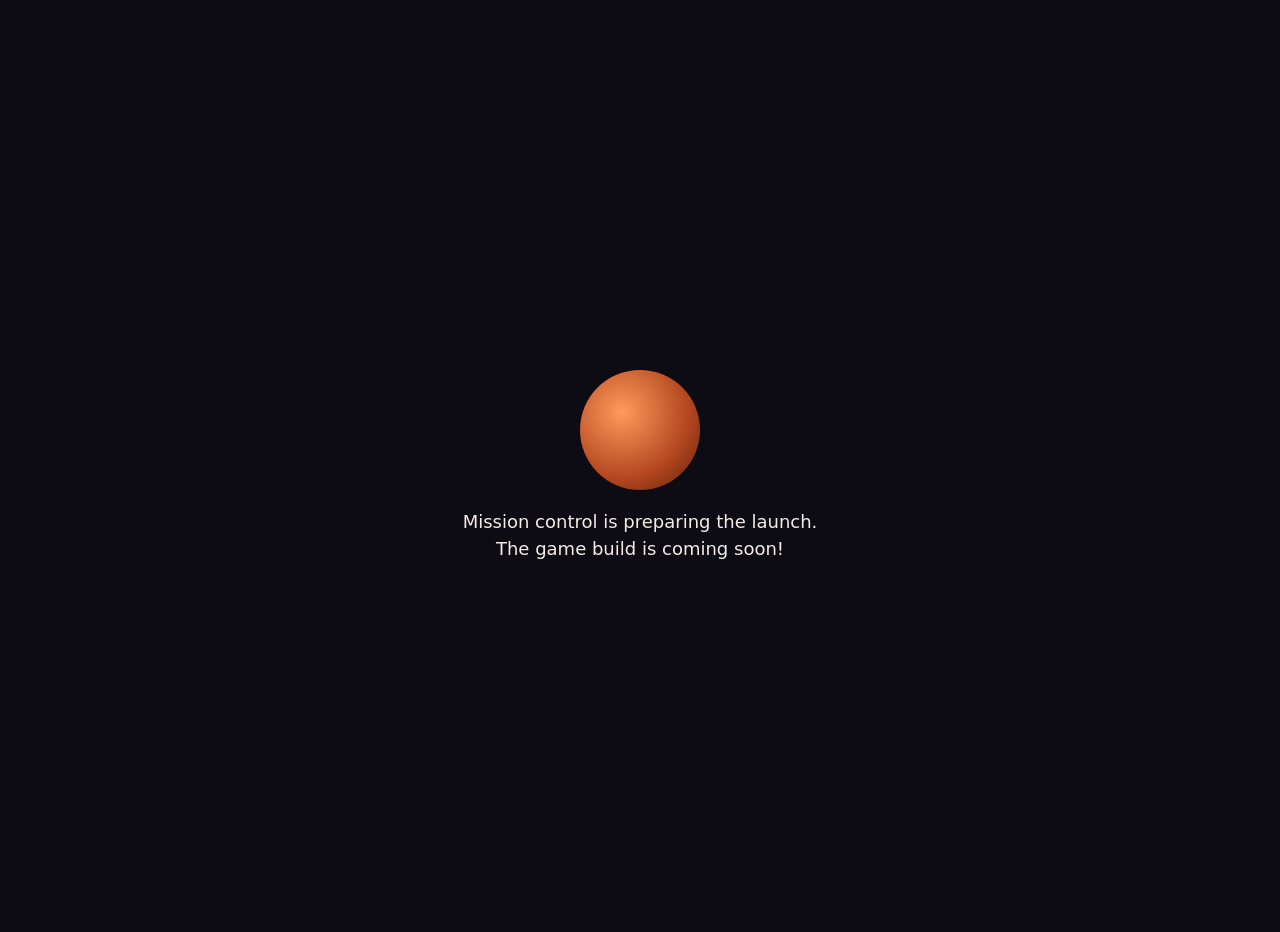
==== web/play/index.html @ 56569e83 "[skeleton] Backend, data pipeline, Unity C# skeleton, landing, Pages deploy - backend/: FastAPI with" ====
<!doctype html>
<html lang="en">
<head>
  <meta charset="utf-8">
  <meta name="viewport" content="width=device-width, initial-scale=1">
  <title>Mission Trainer — build coming soon</title>
  <!-- Placeholder. Arystan's Unity WebGL build replaces this whole folder. -->
  <style>
    html, body { margin: 0; height: 100%; background: #0d0b14; color: #f3ede6;
      font: 18px/1.5 system-ui, -apple-system, "Segoe UI", Roboto, sans-serif; }
    .c { height: 100%; display: grid; place-items: center; text-align: center; padding: 16px; }
    .p { width: 120px; height: 120px; border-radius: 50%; margin: 0 auto 18px;
      background: radial-gradient(circle at 35% 35%, #ff9a5c, #b4471f 60%, #5a1f0c); }
  </style>
</head>
<body>
  <div class="c"><div><div class="p"></div>Mission control is preparing the launch.<br>The game build is coming soon!</div></div>
</body>
</html>
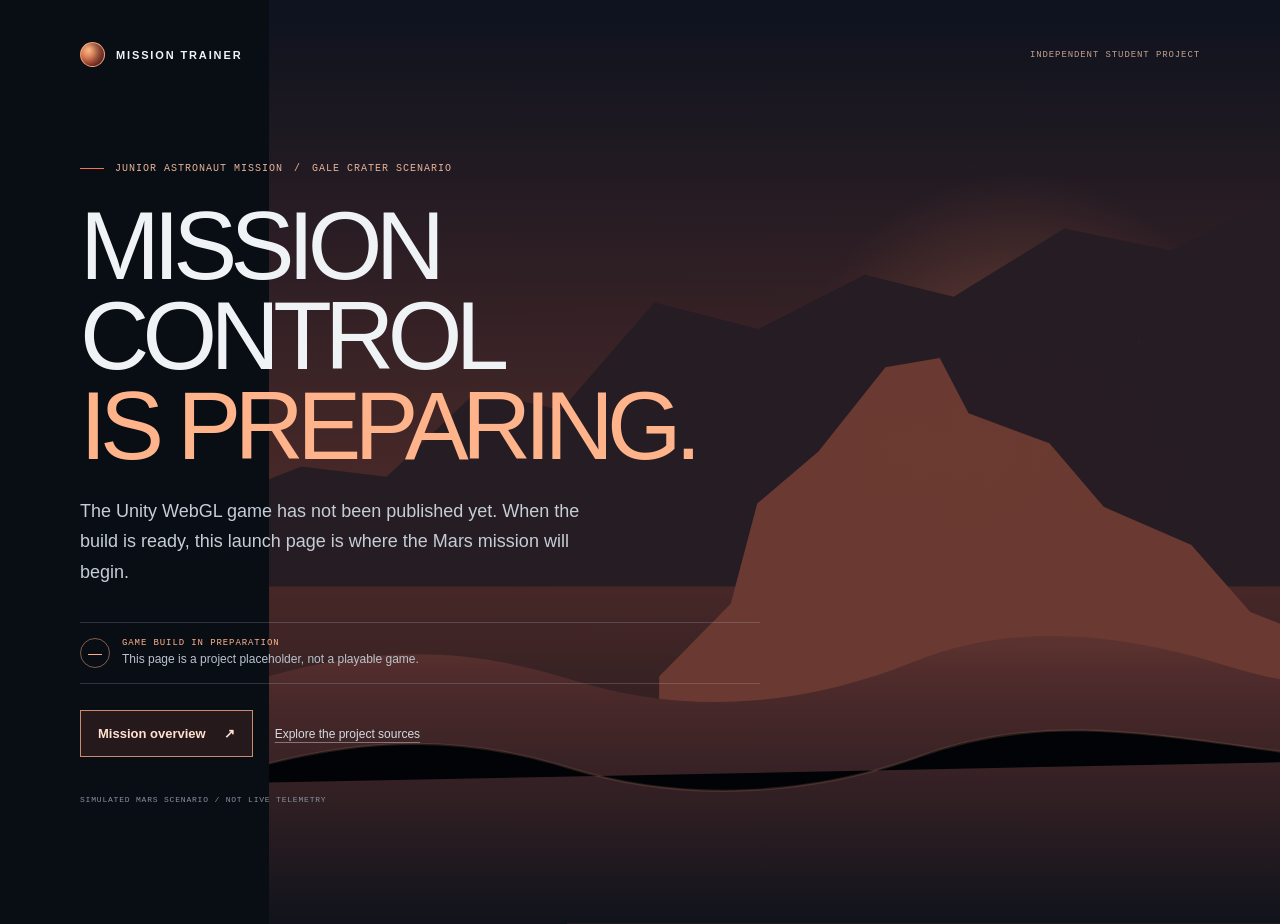
==== commit 82899715: "небольшие изменения" ====
--- a/web/play/index.html
+++ b/web/play/index.html
@@ -3,17 +3,399 @@
 <head>
   <meta charset="utf-8">
   <meta name="viewport" content="width=device-width, initial-scale=1">
-  <title>Mission Trainer — build coming soon</title>
-  <!-- Placeholder. Arystan's Unity WebGL build replaces this whole folder. -->
+  <meta name="theme-color" content="#090d14">
+  <meta name="description" content="Mission Trainer's Mars mission game is in preparation. Visit the mission overview for project details.">
+  <title>Mission Trainer — Game build in preparation</title>
   <style>
-    html, body { margin: 0; height: 100%; background: #0d0b14; color: #f3ede6;
-      font: 18px/1.5 system-ui, -apple-system, "Segoe UI", Roboto, sans-serif; }
-    .c { height: 100%; display: grid; place-items: center; text-align: center; padding: 16px; }
-    .p { width: 120px; height: 120px; border-radius: 50%; margin: 0 auto 18px;
-      background: radial-gradient(circle at 35% 35%, #ff9a5c, #b4471f 60%, #5a1f0c); }
+    :root {
+      color-scheme: dark;
+      --space: #090d14;
+      --panel: #101822;
+      --text: #f0f3f6;
+      --muted: #bac3ce;
+      --dim: #8793a1;
+      --orange: #f2764d;
+      --peach: #ffb38b;
+      --line: rgba(192, 207, 224, 0.2);
+      font-family: "Segoe UI Variable Text", "Segoe UI", Inter, Arial, sans-serif;
+    }
+
+    * { box-sizing: border-box; }
+
+    html, body { min-width: 0; min-height: 100%; margin: 0; }
+
+    body {
+      min-height: 100vh;
+      min-height: 100svh;
+      overflow-x: hidden;
+      background:
+        radial-gradient(ellipse at 70% 48%, rgba(116, 56, 43, 0.19), transparent 42%),
+        var(--space);
+      color: var(--text);
+      -webkit-font-smoothing: antialiased;
+    }
+
+    a { color: inherit; }
+
+    a:focus-visible {
+      outline: 2px solid #ffd166;
+      outline-offset: 5px;
+    }
+
+    .page {
+      position: relative;
+      display: grid;
+      min-height: 100vh;
+      min-height: 100svh;
+      align-items: center;
+      isolation: isolate;
+      overflow: hidden;
+      padding: clamp(24px, 6vw, 82px);
+    }
+
+    .page::before {
+      position: absolute;
+      z-index: -1;
+      inset: 0;
+      background:
+        linear-gradient(90deg, rgba(9, 13, 20, 0.99) 0%, rgba(9, 13, 20, 0.89) 42%, rgba(9, 13, 20, 0.36) 100%),
+        linear-gradient(0deg, var(--space), transparent 34%, rgba(9, 13, 20, 0.28));
+      content: "";
+      pointer-events: none;
+    }
+
+    .stars {
+      position: absolute;
+      z-index: -2;
+      inset: 0;
+      opacity: 0.38;
+      background-image:
+        radial-gradient(1px 1px at 15% 23%, #f5d7c6 99%, transparent),
+        radial-gradient(1px 1px at 41% 14%, #f5d7c6 99%, transparent),
+        radial-gradient(1px 1px at 76% 18%, #f5d7c6 99%, transparent),
+        radial-gradient(1px 1px at 89% 37%, #f5d7c6 99%, transparent),
+        radial-gradient(1px 1px at 59% 68%, #f5d7c6 99%, transparent),
+        radial-gradient(1px 1px at 28% 78%, #f5d7c6 99%, transparent);
+      pointer-events: none;
+    }
+
+    .landscape {
+      position: absolute;
+      z-index: -1;
+      top: 0;
+      right: 0;
+      width: min(79%, 1120px);
+      height: 100%;
+      opacity: 0.86;
+      pointer-events: none;
+    }
+
+    .landscape svg { display: block; width: 100%; height: 100%; }
+
+    .shell {
+      width: min(1120px, 100%);
+      margin-inline: auto;
+    }
+
+    .masthead {
+      position: absolute;
+      top: clamp(22px, 4vw, 42px);
+      right: clamp(24px, 6vw, 82px);
+      left: clamp(24px, 6vw, 82px);
+      display: flex;
+      align-items: center;
+      justify-content: space-between;
+      gap: 20px;
+      max-width: 1120px;
+      margin-inline: auto;
+    }
+
+    .brand {
+      display: inline-flex;
+      align-items: center;
+      gap: 11px;
+      color: var(--text);
+      font-size: 11px;
+      font-weight: 700;
+      letter-spacing: 0.17em;
+      text-decoration: none;
+      white-space: nowrap;
+    }
+
+    .brand-mark {
+      width: 25px;
+      height: 25px;
+      border: 1px solid rgba(255, 179, 139, 0.75);
+      border-radius: 50%;
+      background: radial-gradient(circle at 35% 30%, #ffbd87, #c65337 66%, #4f2730);
+      box-shadow: inset -6px -2px 8px rgba(5, 8, 13, 0.5);
+    }
+
+    .masthead-note,
+    .eyebrow,
+    .status-label,
+    .scenario-note {
+      font-family: "Cascadia Code", "SFMono-Regular", Consolas, monospace;
+      letter-spacing: 0.1em;
+      text-transform: uppercase;
+    }
+
+    .masthead-note {
+      color: #c3a18d;
+      font-size: 9px;
+      text-align: right;
+    }
+
+    .content {
+      max-width: 680px;
+      padding-block: 84px 40px;
+    }
+
+    .eyebrow {
+      display: flex;
+      align-items: center;
+      gap: 11px;
+      margin: 0 0 24px;
+      color: #e6b397;
+      font-size: 10px;
+      line-height: 1.6;
+    }
+
+    .eyebrow::before {
+      width: 24px;
+      border-top: 1px solid var(--orange);
+      content: "";
+    }
+
+    h1 {
+      max-width: 660px;
+      margin: 0;
+      font-family: "Bahnschrift SemiCondensed", "Arial Narrow", "Segoe UI", sans-serif;
+      font-size: clamp(48px, 8vw, 96px);
+      font-weight: 400;
+      letter-spacing: -0.07em;
+      line-height: 0.94;
+      text-transform: uppercase;
+    }
+
+    h1 span { color: var(--peach); }
+
+    .intro {
+      max-width: 505px;
+      margin: 24px 0 0;
+      color: #c5cdd6;
+      font-size: clamp(15px, 1.8vw, 18px);
+      line-height: 1.7;
+    }
+
+    .build-status {
+      display: flex;
+      align-items: center;
+      gap: 12px;
+      margin-top: 35px;
+      padding: 15px 0;
+      border-top: 1px solid var(--line);
+      border-bottom: 1px solid var(--line);
+    }
+
+    .status-mark {
+      display: grid;
+      width: 30px;
+      height: 30px;
+      flex: 0 0 auto;
+      place-items: center;
+      border: 1px solid rgba(255, 179, 139, 0.48);
+      border-radius: 50%;
+      color: var(--peach);
+      font-size: 14px;
+    }
+
+    .status-copy { display: grid; gap: 2px; }
+
+    .status-label {
+      color: var(--peach);
+      font-size: 9px;
+    }
+
+    .status-description {
+      color: var(--muted);
+      font-size: 12px;
+      line-height: 1.5;
+    }
+
+    .actions {
+      display: flex;
+      flex-wrap: wrap;
+      align-items: center;
+      gap: 22px;
+      margin-top: 26px;
+    }
+
+    .primary-link {
+      display: inline-flex;
+      min-height: 47px;
+      align-items: center;
+      justify-content: center;
+      gap: 18px;
+      padding: 0 17px;
+      border: 1px solid rgba(255, 179, 139, 0.75);
+      background: rgba(242, 118, 77, 0.12);
+      color: #ffe1d1;
+      font-size: 13px;
+      font-weight: 600;
+      text-decoration: none;
+      transition: background 160ms ease, border-color 160ms ease;
+    }
+
+    .primary-link:hover {
+      border-color: var(--peach);
+      background: rgba(242, 118, 77, 0.22);
+    }
+
+    .secondary-link {
+      color: #d3dbe3;
+      font-size: 12px;
+      text-decoration-color: rgba(211, 219, 227, 0.45);
+      text-underline-offset: 4px;
+    }
+
+    .scenario-note {
+      margin: 36px 0 0;
+      color: var(--dim);
+      font-size: 8px;
+      line-height: 1.7;
+    }
+
+    @media (max-width: 620px) {
+      .page {
+        min-height: max(680px, 100svh);
+        align-items: end;
+        padding: 30px 24px 68px;
+      }
+
+      .page::before {
+        background:
+          linear-gradient(90deg, rgba(9, 13, 20, 0.83), rgba(9, 13, 20, 0.5)),
+          linear-gradient(0deg, var(--space) 9%, rgba(9, 13, 20, 0.78) 50%, rgba(9, 13, 20, 0.14));
+      }
+
+      .landscape {
+        top: 0;
+        right: -37%;
+        width: 145%;
+        height: 72%;
+        opacity: 0.78;
+      }
+
+      .masthead {
+        top: 21px;
+        right: 22px;
+        left: 22px;
+      }
+
+      .brand { font-size: 9px; }
+      .brand-mark { width: 22px; height: 22px; }
+      .masthead-note { max-width: 145px; font-size: 7px; line-height: 1.6; }
+
+      .content {
+        padding-block: 245px 0;
+      }
+
+      .eyebrow {
+        max-width: 310px;
+        font-size: 8px;
+      }
+
+      h1 { font-size: clamp(47px, 13vw, 72px); }
+      .intro { margin-top: 17px; font-size: 14px; }
+      .build-status { margin-top: 25px; }
+      .actions { gap: 16px; }
+      .primary-link { min-height: 45px; font-size: 12px; }
+      .secondary-link { font-size: 11px; }
+      .scenario-note { margin-top: 24px; }
+    }
+
+    @media (max-width: 360px) {
+      .page { padding-inline: 19px; }
+      .masthead { right: 18px; left: 18px; }
+      .masthead-note { max-width: 115px; }
+      .actions { gap: 12px; }
+      .primary-link { gap: 10px; padding-inline: 12px; }
+    }
+
+    @media (prefers-reduced-motion: reduce) {
+      *, *::before, *::after {
+        scroll-behavior: auto !important;
+        animation-duration: 0.01ms !important;
+        animation-iteration-count: 1 !important;
+        transition-duration: 0.01ms !important;
+      }
+    }
   </style>
 </head>
 <body>
-  <div class="c"><div><div class="p"></div>Mission control is preparing the launch.<br>The game build is coming soon!</div></div>
+  <main class="page">
+    <div class="stars" aria-hidden="true"></div>
+    <div class="landscape" aria-hidden="true">
+      <svg viewBox="0 0 1000 800" preserveAspectRatio="xMidYMid slice" xmlns="http://www.w3.org/2000/svg">
+        <defs>
+          <linearGradient id="sky" x1="500" y1="0" x2="500" y2="800" gradientUnits="userSpaceOnUse">
+            <stop stop-color="#111725"/>
+            <stop offset=".58" stop-color="#733b35"/>
+            <stop offset="1" stop-color="#19171d"/>
+          </linearGradient>
+          <linearGradient id="ground" x1="500" y1="420" x2="500" y2="800" gradientUnits="userSpaceOnUse">
+            <stop stop-color="#d07654"/>
+            <stop offset=".45" stop-color="#713a37"/>
+            <stop offset="1" stop-color="#161820"/>
+          </linearGradient>
+          <radialGradient id="sun" cx="0" cy="0" r="1" gradientTransform="matrix(0 190 -190 0 710 340)" gradientUnits="userSpaceOnUse">
+            <stop stop-color="#ffc18b" stop-opacity=".85"/>
+            <stop offset=".38" stop-color="#ee8b62" stop-opacity=".3"/>
+            <stop offset="1" stop-color="#e67352" stop-opacity="0"/>
+          </radialGradient>
+        </defs>
+        <path fill="url(#sky)" d="M0 0h1000v800H0z"/>
+        <circle cx="710" cy="340" r="190" fill="url(#sun)"/>
+        <circle cx="710" cy="340" r="75" fill="#f3ae7b" fill-opacity=".72"/>
+        <path d="m0 440 90-36 74 9 78-74 73 16 81-93 90 23 92-47 77 19 96-59 92 19 90-45 67 22v314H0V440Z" fill="#36252b"/>
+        <path d="m400 586 62-63 23-87 53-45 58-73 47-8 25 48 70 26 47 55 76 33 51 58 88 35v235H320l45-117 35-47Z" fill="#9b5140"/>
+        <path d="M0 606c124-46 215-51 322-18 104 33 205 23 299-15 93-38 192-21 272 4 57 18 98 18 107 12v211H0V606Z" fill="url(#ground)"/>
+        <path d="M0 679c117-38 212-48 322-14 102 32 213 23 304-10 118-43 222-14 374 4" stroke="#f0a27a" stroke-opacity=".22" stroke-width="2"/>
+        <path d="M0 0h1000v800H0z" fill="#080c13" fill-opacity=".22"/>
+      </svg>
+    </div>
+
+    <header class="masthead">
+      <a class="brand" href="../index.html" target="_top">
+        <span class="brand-mark" aria-hidden="true"></span>
+        <span>MISSION TRAINER</span>
+      </a>
+      <span class="masthead-note">INDEPENDENT STUDENT PROJECT</span>
+    </header>
+
+    <div class="shell">
+      <section class="content" aria-labelledby="page-title">
+        <p class="eyebrow">JUNIOR ASTRONAUT MISSION <span aria-hidden="true">/</span> GALE CRATER SCENARIO</p>
+        <h1 id="page-title">Mission control<br><span>is preparing.</span></h1>
+        <p class="intro">The Unity WebGL game has not been published yet. When the build is ready, this launch page is where the Mars mission will begin.</p>
+
+        <div class="build-status" role="status" aria-label="Game build status: in preparation">
+          <span class="status-mark" aria-hidden="true">—</span>
+          <span class="status-copy">
+            <span class="status-label">GAME BUILD IN PREPARATION</span>
+            <span class="status-description">This page is a project placeholder, not a playable game.</span>
+          </span>
+        </div>
+
+        <nav class="actions" aria-label="Project links">
+          <a class="primary-link" href="../index.html#play" target="_top">Mission overview <span aria-hidden="true">↗</span></a>
+          <a class="secondary-link" href="../index.html#science" target="_top">Explore the project sources</a>
+        </nav>
+
+        <p class="scenario-note">SIMULATED MARS SCENARIO <span aria-hidden="true">/</span> NOT LIVE TELEMETRY</p>
+      </section>
+    </div>
+  </main>
 </body>
 </html>
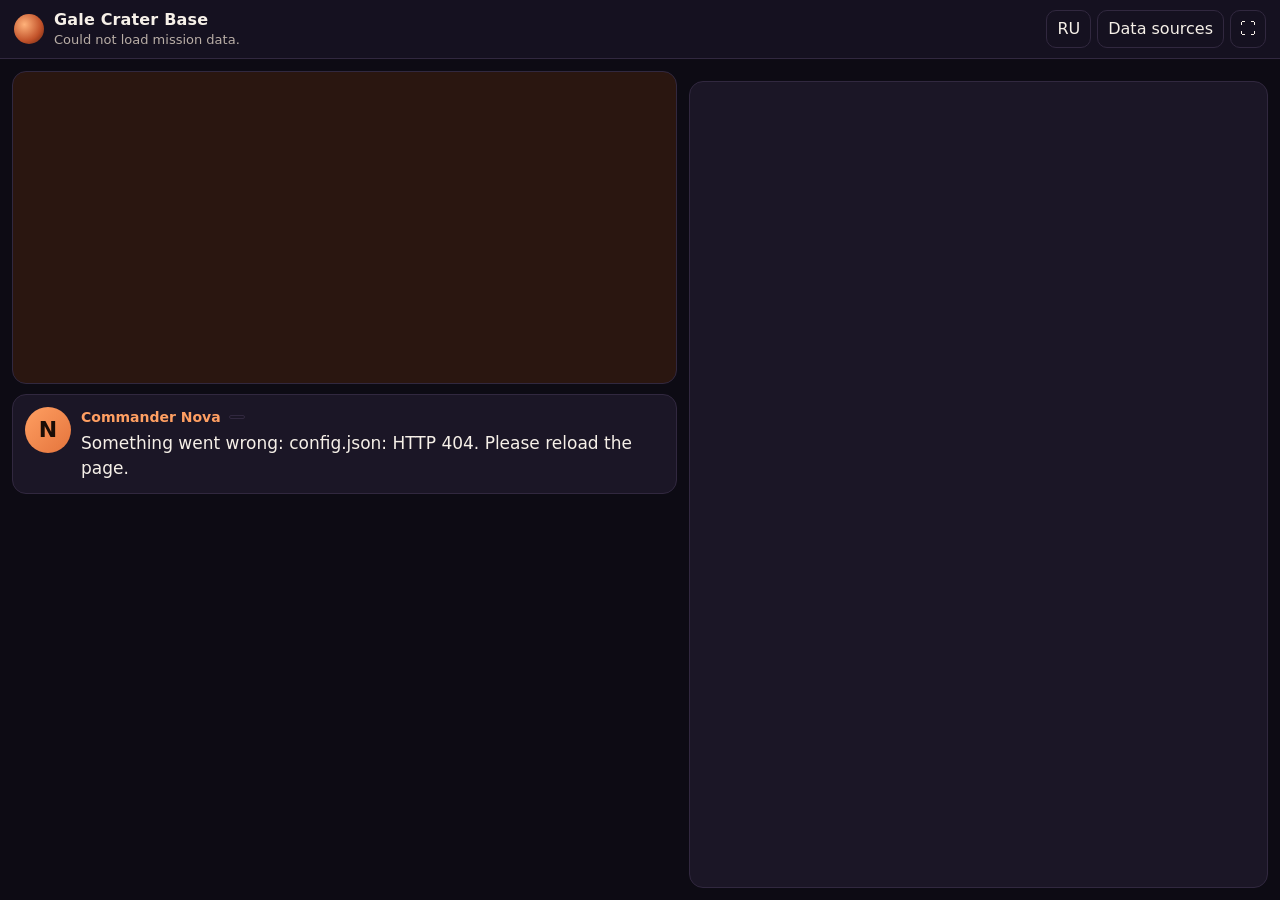
==== commit 79546de7: "объединил папки" ====
--- a/web/play/index.html
+++ b/web/play/index.html
@@ -3,399 +3,56 @@
 <head>
   <meta charset="utf-8">
   <meta name="viewport" content="width=device-width, initial-scale=1">
-  <meta name="theme-color" content="#090d14">
-  <meta name="description" content="Mission Trainer's Mars mission game is in preparation. Visit the mission overview for project details.">
-  <title>Mission Trainer — Game build in preparation</title>
-  <style>
-    :root {
-      color-scheme: dark;
-      --space: #090d14;
-      --panel: #101822;
-      --text: #f0f3f6;
-      --muted: #bac3ce;
-      --dim: #8793a1;
-      --orange: #f2764d;
-      --peach: #ffb38b;
-      --line: rgba(192, 207, 224, 0.2);
-      font-family: "Segoe UI Variable Text", "Segoe UI", Inter, Arial, sans-serif;
-    }
-
-    * { box-sizing: border-box; }
-
-    html, body { min-width: 0; min-height: 100%; margin: 0; }
-
-    body {
-      min-height: 100vh;
-      min-height: 100svh;
-      overflow-x: hidden;
-      background:
-        radial-gradient(ellipse at 70% 48%, rgba(116, 56, 43, 0.19), transparent 42%),
-        var(--space);
-      color: var(--text);
-      -webkit-font-smoothing: antialiased;
-    }
-
-    a { color: inherit; }
-
-    a:focus-visible {
-      outline: 2px solid #ffd166;
-      outline-offset: 5px;
-    }
-
-    .page {
-      position: relative;
-      display: grid;
-      min-height: 100vh;
-      min-height: 100svh;
-      align-items: center;
-      isolation: isolate;
-      overflow: hidden;
-      padding: clamp(24px, 6vw, 82px);
-    }
-
-    .page::before {
-      position: absolute;
-      z-index: -1;
-      inset: 0;
-      background:
-        linear-gradient(90deg, rgba(9, 13, 20, 0.99) 0%, rgba(9, 13, 20, 0.89) 42%, rgba(9, 13, 20, 0.36) 100%),
-        linear-gradient(0deg, var(--space), transparent 34%, rgba(9, 13, 20, 0.28));
-      content: "";
-      pointer-events: none;
-    }
-
-    .stars {
-      position: absolute;
-      z-index: -2;
-      inset: 0;
-      opacity: 0.38;
-      background-image:
-        radial-gradient(1px 1px at 15% 23%, #f5d7c6 99%, transparent),
-        radial-gradient(1px 1px at 41% 14%, #f5d7c6 99%, transparent),
-        radial-gradient(1px 1px at 76% 18%, #f5d7c6 99%, transparent),
-        radial-gradient(1px 1px at 89% 37%, #f5d7c6 99%, transparent),
-        radial-gradient(1px 1px at 59% 68%, #f5d7c6 99%, transparent),
-        radial-gradient(1px 1px at 28% 78%, #f5d7c6 99%, transparent);
-      pointer-events: none;
-    }
-
-    .landscape {
-      position: absolute;
-      z-index: -1;
-      top: 0;
-      right: 0;
-      width: min(79%, 1120px);
-      height: 100%;
-      opacity: 0.86;
-      pointer-events: none;
-    }
-
-    .landscape svg { display: block; width: 100%; height: 100%; }
-
-    .shell {
-      width: min(1120px, 100%);
-      margin-inline: auto;
-    }
-
-    .masthead {
-      position: absolute;
-      top: clamp(22px, 4vw, 42px);
-      right: clamp(24px, 6vw, 82px);
-      left: clamp(24px, 6vw, 82px);
-      display: flex;
-      align-items: center;
-      justify-content: space-between;
-      gap: 20px;
-      max-width: 1120px;
-      margin-inline: auto;
-    }
-
-    .brand {
-      display: inline-flex;
-      align-items: center;
-      gap: 11px;
-      color: var(--text);
-      font-size: 11px;
-      font-weight: 700;
-      letter-spacing: 0.17em;
-      text-decoration: none;
-      white-space: nowrap;
-    }
-
-    .brand-mark {
-      width: 25px;
-      height: 25px;
-      border: 1px solid rgba(255, 179, 139, 0.75);
-      border-radius: 50%;
-      background: radial-gradient(circle at 35% 30%, #ffbd87, #c65337 66%, #4f2730);
-      box-shadow: inset -6px -2px 8px rgba(5, 8, 13, 0.5);
-    }
-
-    .masthead-note,
-    .eyebrow,
-    .status-label,
-    .scenario-note {
-      font-family: "Cascadia Code", "SFMono-Regular", Consolas, monospace;
-      letter-spacing: 0.1em;
-      text-transform: uppercase;
-    }
-
-    .masthead-note {
-      color: #c3a18d;
-      font-size: 9px;
-      text-align: right;
-    }
-
-    .content {
-      max-width: 680px;
-      padding-block: 84px 40px;
-    }
-
-    .eyebrow {
-      display: flex;
-      align-items: center;
-      gap: 11px;
-      margin: 0 0 24px;
-      color: #e6b397;
-      font-size: 10px;
-      line-height: 1.6;
-    }
-
-    .eyebrow::before {
-      width: 24px;
-      border-top: 1px solid var(--orange);
-      content: "";
-    }
-
-    h1 {
-      max-width: 660px;
-      margin: 0;
-      font-family: "Bahnschrift SemiCondensed", "Arial Narrow", "Segoe UI", sans-serif;
-      font-size: clamp(48px, 8vw, 96px);
-      font-weight: 400;
-      letter-spacing: -0.07em;
-      line-height: 0.94;
-      text-transform: uppercase;
-    }
-
-    h1 span { color: var(--peach); }
-
-    .intro {
-      max-width: 505px;
-      margin: 24px 0 0;
-      color: #c5cdd6;
-      font-size: clamp(15px, 1.8vw, 18px);
-      line-height: 1.7;
-    }
-
-    .build-status {
-      display: flex;
-      align-items: center;
-      gap: 12px;
-      margin-top: 35px;
-      padding: 15px 0;
-      border-top: 1px solid var(--line);
-      border-bottom: 1px solid var(--line);
-    }
-
-    .status-mark {
-      display: grid;
-      width: 30px;
-      height: 30px;
-      flex: 0 0 auto;
-      place-items: center;
-      border: 1px solid rgba(255, 179, 139, 0.48);
-      border-radius: 50%;
-      color: var(--peach);
-      font-size: 14px;
-    }
-
-    .status-copy { display: grid; gap: 2px; }
-
-    .status-label {
-      color: var(--peach);
-      font-size: 9px;
-    }
-
-    .status-description {
-      color: var(--muted);
-      font-size: 12px;
-      line-height: 1.5;
-    }
-
-    .actions {
-      display: flex;
-      flex-wrap: wrap;
-      align-items: center;
-      gap: 22px;
-      margin-top: 26px;
-    }
-
-    .primary-link {
-      display: inline-flex;
-      min-height: 47px;
-      align-items: center;
-      justify-content: center;
-      gap: 18px;
-      padding: 0 17px;
-      border: 1px solid rgba(255, 179, 139, 0.75);
-      background: rgba(242, 118, 77, 0.12);
-      color: #ffe1d1;
-      font-size: 13px;
-      font-weight: 600;
-      text-decoration: none;
-      transition: background 160ms ease, border-color 160ms ease;
-    }
-
-    .primary-link:hover {
-      border-color: var(--peach);
-      background: rgba(242, 118, 77, 0.22);
-    }
-
-    .secondary-link {
-      color: #d3dbe3;
-      font-size: 12px;
-      text-decoration-color: rgba(211, 219, 227, 0.45);
-      text-underline-offset: 4px;
-    }
-
-    .scenario-note {
-      margin: 36px 0 0;
-      color: var(--dim);
-      font-size: 8px;
-      line-height: 1.7;
-    }
-
-    @media (max-width: 620px) {
-      .page {
-        min-height: max(680px, 100svh);
-        align-items: end;
-        padding: 30px 24px 68px;
-      }
-
-      .page::before {
-        background:
-          linear-gradient(90deg, rgba(9, 13, 20, 0.83), rgba(9, 13, 20, 0.5)),
-          linear-gradient(0deg, var(--space) 9%, rgba(9, 13, 20, 0.78) 50%, rgba(9, 13, 20, 0.14));
-      }
-
-      .landscape {
-        top: 0;
-        right: -37%;
-        width: 145%;
-        height: 72%;
-        opacity: 0.78;
-      }
-
-      .masthead {
-        top: 21px;
-        right: 22px;
-        left: 22px;
-      }
-
-      .brand { font-size: 9px; }
-      .brand-mark { width: 22px; height: 22px; }
-      .masthead-note { max-width: 145px; font-size: 7px; line-height: 1.6; }
-
-      .content {
-        padding-block: 245px 0;
-      }
-
-      .eyebrow {
-        max-width: 310px;
-        font-size: 8px;
-      }
-
-      h1 { font-size: clamp(47px, 13vw, 72px); }
-      .intro { margin-top: 17px; font-size: 14px; }
-      .build-status { margin-top: 25px; }
-      .actions { gap: 16px; }
-      .primary-link { min-height: 45px; font-size: 12px; }
-      .secondary-link { font-size: 11px; }
-      .scenario-note { margin-top: 24px; }
-    }
-
-    @media (max-width: 360px) {
-      .page { padding-inline: 19px; }
-      .masthead { right: 18px; left: 18px; }
-      .masthead-note { max-width: 115px; }
-      .actions { gap: 12px; }
-      .primary-link { gap: 10px; padding-inline: 12px; }
-    }
-
-    @media (prefers-reduced-motion: reduce) {
-      *, *::before, *::after {
-        scroll-behavior: auto !important;
-        animation-duration: 0.01ms !important;
-        animation-iteration-count: 1 !important;
-        transition-duration: 0.01ms !important;
-      }
-    }
-  </style>
+  <title>Sol by Sol: Mars Base Trainer</title>
+  <meta name="description" content="Run a base on Mars, one sol at a time. Real NASA data decides when the storms come.">
+  <link rel="stylesheet" href="style.css">
+  <script type="importmap">
+  { "imports": { "three": "./vendor/three/build/three.module.min.js", "three/addons/": "./vendor/three/examples/jsm/" } }
+  </script>
 </head>
 <body>
-  <main class="page">
-    <div class="stars" aria-hidden="true"></div>
-    <div class="landscape" aria-hidden="true">
-      <svg viewBox="0 0 1000 800" preserveAspectRatio="xMidYMid slice" xmlns="http://www.w3.org/2000/svg">
-        <defs>
-          <linearGradient id="sky" x1="500" y1="0" x2="500" y2="800" gradientUnits="userSpaceOnUse">
-            <stop stop-color="#111725"/>
-            <stop offset=".58" stop-color="#733b35"/>
-            <stop offset="1" stop-color="#19171d"/>
-          </linearGradient>
-          <linearGradient id="ground" x1="500" y1="420" x2="500" y2="800" gradientUnits="userSpaceOnUse">
-            <stop stop-color="#d07654"/>
-            <stop offset=".45" stop-color="#713a37"/>
-            <stop offset="1" stop-color="#161820"/>
-          </linearGradient>
-          <radialGradient id="sun" cx="0" cy="0" r="1" gradientTransform="matrix(0 190 -190 0 710 340)" gradientUnits="userSpaceOnUse">
-            <stop stop-color="#ffc18b" stop-opacity=".85"/>
-            <stop offset=".38" stop-color="#ee8b62" stop-opacity=".3"/>
-            <stop offset="1" stop-color="#e67352" stop-opacity="0"/>
-          </radialGradient>
-        </defs>
-        <path fill="url(#sky)" d="M0 0h1000v800H0z"/>
-        <circle cx="710" cy="340" r="190" fill="url(#sun)"/>
-        <circle cx="710" cy="340" r="75" fill="#f3ae7b" fill-opacity=".72"/>
-        <path d="m0 440 90-36 74 9 78-74 73 16 81-93 90 23 92-47 77 19 96-59 92 19 90-45 67 22v314H0V440Z" fill="#36252b"/>
-        <path d="m400 586 62-63 23-87 53-45 58-73 47-8 25 48 70 26 47 55 76 33 51 58 88 35v235H320l45-117 35-47Z" fill="#9b5140"/>
-        <path d="M0 606c124-46 215-51 322-18 104 33 205 23 299-15 93-38 192-21 272 4 57 18 98 18 107 12v211H0V606Z" fill="url(#ground)"/>
-        <path d="M0 679c117-38 212-48 322-14 102 32 213 23 304-10 118-43 222-14 374 4" stroke="#f0a27a" stroke-opacity=".22" stroke-width="2"/>
-        <path d="M0 0h1000v800H0z" fill="#080c13" fill-opacity=".22"/>
-      </svg>
-    </div>
-
-    <header class="masthead">
-      <a class="brand" href="../index.html" target="_top">
-        <span class="brand-mark" aria-hidden="true"></span>
-        <span>MISSION TRAINER</span>
-      </a>
-      <span class="masthead-note">INDEPENDENT STUDENT PROJECT</span>
+  <div id="app" class="app" data-phase="loading">
+    <header class="top">
+      <div class="brand">
+        <span class="planet" aria-hidden="true"></span>
+        <div>
+          <div class="brand-title" id="brandTitle">Gale Crater Base</div>
+          <div class="brand-sub" id="solLabel">Loading mission data…</div>
+        </div>
+      </div>
+      <ol class="sols" id="solDots" aria-label="Mission progress"></ol>
+      <div class="top-actions">
+        <button class="ghost" id="btnLang" type="button">RU</button>
+        <button class="ghost" id="btnSources" type="button">Data sources</button>
+        <button class="ghost icon" id="btnFull" type="button" title="Full screen" aria-label="Full screen">⛶</button>
+      </div>
     </header>
 
-    <div class="shell">
-      <section class="content" aria-labelledby="page-title">
-        <p class="eyebrow">JUNIOR ASTRONAUT MISSION <span aria-hidden="true">/</span> GALE CRATER SCENARIO</p>
-        <h1 id="page-title">Mission control<br><span>is preparing.</span></h1>
-        <p class="intro">The Unity WebGL game has not been published yet. When the build is ready, this launch page is where the Mars mission will begin.</p>
+    <main class="layout">
+      <section class="left">
+        <div class="scene-wrap" id="sceneWrap">
+          <svg id="scene" class="scene" viewBox="0 0 640 300" role="img" aria-label="Your Mars base"></svg>
+          <div class="scene-tags" id="sceneTags"></div>
+        </div>
+        <div class="commander" id="commander" aria-live="polite">
+          <div class="avatar" aria-hidden="true">N</div>
+          <div class="bubble">
+            <div class="who"><span id="cmdName">Commander Nova</span> <span class="badge" id="cmdBadge"></span></div>
+            <p class="say" id="cmdText">Getting ready…</p>
+            <p class="tip" id="cmdTip"></p>
+          </div>
+        </div>
+      </section>
 
-        <div class="build-status" role="status" aria-label="Game build status: in preparation">
-          <span class="status-mark" aria-hidden="true">—</span>
-          <span class="status-copy">
-            <span class="status-label">GAME BUILD IN PREPARATION</span>
-            <span class="status-description">This page is a project placeholder, not a playable game.</span>
-          </span>
-        </div>
+      <section class="right">
+        <div class="bars" id="bars"></div>
+        <div class="panel" id="panel"></div>
+      </section>
+    </main>
 
-        <nav class="actions" aria-label="Project links">
-          <a class="primary-link" href="../index.html#play" target="_top">Mission overview <span aria-hidden="true">↗</span></a>
-          <a class="secondary-link" href="../index.html#science" target="_top">Explore the project sources</a>
-        </nav>
+    <div class="overlay" id="overlay" hidden></div>
+  </div>
 
-        <p class="scenario-note">SIMULATED MARS SCENARIO <span aria-hidden="true">/</span> NOT LIVE TELEMETRY</p>
-      </section>
-    </div>
-  </main>
+  <script type="module" src="game.js"></script>
 </body>
 </html>
--- a/web/play/style.css
+++ b/web/play/style.css
@@ -0,0 +1,218 @@
+:root {
+  --bg: #0d0b14; --bg2: #151120; --panel: #1b1626; --panel2: #241d33; --line: #31283f;
+  --text: #f6f0e8; --muted: #b9aea6; --mars: #e4743c; --mars2: #ff9f62;
+  --air: #5cc8ff; --food: #74d67a; --shield: #9d8cff; --science: #ffd166; --dose: #ff6b8a;
+  --ok: #74d67a; --warn: #ffb547; --bad: #ff6b6b;
+  --r: 14px;
+}
+* { box-sizing: border-box; }
+html, body { margin: 0; height: 100%; background: var(--bg); color: var(--text);
+  font: 16px/1.45 system-ui, -apple-system, "Segoe UI", Roboto, sans-serif; }
+button { font: inherit; color: inherit; cursor: pointer; }
+button:disabled { cursor: not-allowed; opacity: .45; }
+a { color: var(--mars2); }
+
+.app { height: 100%; display: flex; flex-direction: column; min-height: 520px; }
+
+/* ---------- header ---------- */
+.top { display: flex; align-items: center; gap: 14px; padding: 8px 14px; border-bottom: 1px solid var(--line);
+  background: var(--bg2); }
+.brand { display: flex; align-items: center; gap: 10px; min-width: 0; }
+.planet { width: 30px; height: 30px; border-radius: 50%; flex: none;
+  background: radial-gradient(circle at 35% 35%, #ffb27a, #c2522a 60%, #5a1f0c); }
+.brand-title { font-weight: 800; letter-spacing: .01em; }
+.brand-sub { color: var(--muted); font-size: 13px; }
+.sols { list-style: none; margin: 0 auto; padding: 0; display: flex; gap: 4px; }
+.sols li { width: 14px; height: 14px; border-radius: 50%; background: var(--panel2); border: 1px solid var(--line); }
+.sols li.done { background: var(--mars); border-color: var(--mars); }
+.sols li.now { background: var(--text); border-color: var(--text); transform: scale(1.25); }
+.sols li.lost { background: var(--bad); border-color: var(--bad); }
+.top-actions { display: flex; gap: 6px; }
+.ghost { background: transparent; border: 1px solid var(--line); border-radius: 10px; padding: 6px 10px; }
+.ghost:hover { border-color: var(--mars); }
+.ghost.icon { width: 36px; padding: 6px 0; }
+
+/* ---------- layout ---------- */
+.layout { flex: 1; min-height: 0; display: grid; grid-template-columns: minmax(0, 1.15fr) minmax(330px, 1fr);
+  gap: 12px; padding: 12px; }
+.left, .right { min-height: 0; display: flex; flex-direction: column; gap: 10px; }
+.right { overflow: hidden; }
+
+.scene-wrap { position: relative; border-radius: var(--r); overflow: hidden; border: 1px solid var(--line);
+  background: #2a1610; flex: none; }
+.scene { display: block; width: 100%; height: auto; }
+.scene3d { position: absolute; inset: 0; width: 100%; height: 100%; display: block; }
+.scene-wrap.has3d .scene { visibility: hidden; }
+.scene-wrap.has3d { aspect-ratio: 16 / 9; }
+.scene-wrap.has3d .scene { display: none; }
+@media (min-width: 861px) { .left .scene-wrap.has3d { aspect-ratio: auto; flex: 1 1 auto; min-height: 260px; max-height: 62vh; } }
+.scene-tags { z-index: 1; }
+.scene-tags { position: absolute; left: 10px; top: 10px; display: flex; flex-wrap: wrap; gap: 6px; }
+.tag { background: rgba(13, 11, 20, .78); border: 1px solid var(--line); border-radius: 999px; padding: 3px 10px;
+  font-size: 13px; font-weight: 600; }
+.tag.storm { border-color: var(--dose); color: #ffd0da; }
+.tag.dust { border-color: var(--warn); color: #ffe1b0; }
+.tag.station { border-color: var(--shield); }
+
+/* ---------- commander ---------- */
+.commander { display: flex; gap: 10px; background: var(--panel); border: 1px solid var(--line); border-radius: var(--r);
+  padding: 12px; min-height: 0; overflow: auto; }
+.avatar { width: 46px; height: 46px; flex: none; border-radius: 50%; display: grid; place-items: center;
+  font-weight: 900; font-size: 22px; color: #1a0d06; background: linear-gradient(135deg, var(--mars2), var(--mars)); }
+.bubble { min-width: 0; }
+.who { font-weight: 700; font-size: 14px; color: var(--mars2); display: flex; gap: 8px; align-items: center; }
+.badge { font-size: 11px; font-weight: 600; color: var(--muted); border: 1px solid var(--line); border-radius: 999px;
+  padding: 1px 7px; }
+.say { margin: 4px 0 0; font-size: 17px; }
+.tip { margin: 6px 0 0; color: var(--science); font-size: 15px; }
+.tip:empty { display: none; }
+.commander.thinking .say { color: var(--muted); }
+
+/* ---------- bars ---------- */
+.bars { display: grid; grid-template-columns: 1fr 1fr; gap: 8px; flex: none; }
+.bar { background: var(--panel); border: 1px solid var(--line); border-radius: 12px; padding: 8px 10px; }
+.bar-head { display: flex; justify-content: space-between; font-size: 14px; font-weight: 700; }
+.bar-head .v { font-variant-numeric: tabular-nums; }
+.track { position: relative; height: 10px; border-radius: 99px; background: #0e0b15; margin-top: 6px; overflow: hidden; }
+.fill { height: 100%; border-radius: 99px; transition: width .6s ease; }
+.goal { position: absolute; top: -2px; bottom: -2px; width: 2px; background: var(--text); opacity: .7; }
+.bar.low { border-color: var(--warn); }
+.bar.danger { border-color: var(--bad); animation: pulse 1.2s ease-in-out infinite; }
+@keyframes pulse { 50% { box-shadow: 0 0 0 3px rgba(255, 107, 107, .25); } }
+
+/* ---------- right panel ---------- */
+.panel { flex: 1; min-height: 0; overflow: auto; background: var(--panel); border: 1px solid var(--line);
+  border-radius: var(--r); padding: 12px; display: flex; flex-direction: column; gap: 10px; }
+.panel h2 { margin: 0; font-size: 18px; }
+.muted { color: var(--muted); }
+.small { font-size: 14px; }
+
+.notes { display: flex; flex-direction: column; gap: 6px; }
+.note { border-radius: 10px; padding: 7px 10px; background: var(--panel2); font-size: 14px; border-left: 4px solid var(--line); }
+.note.warning, .note.event-solar_storm { border-left-color: var(--dose); background: #321a26; font-weight: 600; }
+.note.event-dust_storm { border-left-color: var(--warn); background: #33261a; font-weight: 600; }
+.note.sun { border-left-color: var(--science); }
+.note.station { border-left-color: var(--shield); }
+.note.intro { border-left-color: var(--air); }
+
+.power { display: flex; align-items: center; gap: 10px; flex-wrap: wrap; }
+.power-label { font-weight: 800; font-size: 17px; }
+.tokens { display: flex; gap: 4px; flex-wrap: wrap; }
+.token { width: 20px; height: 20px; border-radius: 6px; background: var(--science);
+  box-shadow: inset 0 -3px rgba(0, 0, 0, .25); transition: background .2s; }
+.token.used { background: #3a3046; box-shadow: none; }
+
+.systems { display: grid; grid-template-columns: 1fr 1fr; gap: 8px; }
+.sys { background: var(--panel2); border: 2px solid transparent; border-radius: 12px; padding: 8px 10px;
+  display: grid; grid-template-columns: auto 1fr; gap: 2px 8px; align-items: center; }
+.sys .ico { font-size: 26px; grid-row: span 2; }
+.sys .name { font-weight: 800; font-size: 15px; line-height: 1.2; }
+.sys .hint { font-size: 12.5px; color: var(--muted); line-height: 1.25; }
+.sys .ctrl { grid-column: 1 / -1; display: flex; align-items: center; justify-content: space-between; margin-top: 4px; }
+.sys .val { font-size: 24px; font-weight: 900; font-variant-numeric: tabular-nums; min-width: 2ch; text-align: center; }
+.step { width: 46px; height: 40px; border-radius: 10px; border: 0; font-size: 24px; font-weight: 900; background: #3a3046; }
+.step:hover:not(:disabled) { background: #4a3e5a; }
+.sys.lifeSupport { border-color: color-mix(in srgb, var(--air) 45%, transparent); }
+.sys.greenhouse { border-color: color-mix(in srgb, var(--food) 45%, transparent); }
+.sys.shield { border-color: color-mix(in srgb, var(--shield) 45%, transparent); }
+.sys.science { border-color: color-mix(in srgb, var(--science) 45%, transparent); }
+
+.station { display: flex; align-items: center; gap: 10px; background: var(--panel2); border-radius: 12px; padding: 8px 10px; }
+.station .txt { flex: 1; font-size: 13.5px; }
+.station .txt b { font-size: 15px; }
+.switch { position: relative; width: 58px; height: 32px; border-radius: 99px; border: 0; background: #3a3046; flex: none; }
+.switch::after { content: ""; position: absolute; top: 4px; left: 4px; width: 24px; height: 24px; border-radius: 50%;
+  background: var(--text); transition: left .2s; }
+.switch[aria-checked="true"] { background: var(--shield); }
+.switch[aria-checked="true"]::after { left: 30px; }
+
+.go { width: 100%; border: 0; border-radius: 12px; padding: 13px; font-size: 18px; font-weight: 900; color: #1a0d06;
+  background: linear-gradient(135deg, var(--mars2), var(--mars)); }
+.go:hover:not(:disabled) { filter: brightness(1.08); }
+.panel > .go { position: sticky; bottom: 0; flex: none; box-shadow: 0 -10px 16px var(--panel); }
+.go.secondary { background: var(--panel2); color: var(--text); border: 1px solid var(--line); }
+.hint-line { font-size: 13px; color: var(--warn); text-align: center; }
+
+/* debrief */
+.changes { display: grid; grid-template-columns: 1fr 1fr; gap: 6px; }
+.chg { background: var(--panel2); border-radius: 10px; padding: 6px 10px; font-size: 14px; }
+.chg b { font-variant-numeric: tabular-nums; }
+.up { color: var(--ok); } .down { color: var(--bad); } .same { color: var(--muted); }
+.dose-up { color: var(--dose); }
+.why { font-size: 14px; background: var(--panel2); border-radius: 10px; padding: 8px 10px; }
+.event-card { border-radius: 12px; padding: 10px 12px; background: #2b1a24; border: 1px solid #5a2c3c; }
+.event-card.dust_storm { background: #2e2318; border-color: #6a4a22; }
+.event-card h3 { margin: 0 0 4px; font-size: 16px; }
+.event-card p { margin: 0; font-size: 14px; }
+.event-card .src { font-size: 12.5px; margin-top: 6px; display: inline-block; }
+.surprise { margin-top: 8px !important; font-weight: 700; color: #ffd0da; }
+.science-card { display: block; text-decoration: none; color: inherit; border-radius: 12px; padding: 10px 12px;
+  background: #182433; border: 1px solid #2c4a66; }
+.science-card:hover { border-color: var(--air); }
+.science-card .k { font-size: 12px; font-weight: 800; letter-spacing: .06em; text-transform: uppercase; color: var(--air); }
+.science-card h3 { margin: 2px 0 4px; font-size: 16px; }
+.science-card p { margin: 0; font-size: 14px; }
+.science-card .src { font-size: 12.5px; color: var(--muted); margin-top: 6px; }
+
+.running { display: grid; place-items: center; gap: 12px; padding: 30px 0; text-align: center; }
+.progress { width: 80%; height: 10px; border-radius: 99px; background: #0e0b15; overflow: hidden; }
+.progress > div { height: 100%; width: 0; background: var(--mars); animation: grow var(--dur, 1.8s) linear forwards; }
+@keyframes grow { to { width: 100%; } }
+
+/* ---------- overlay (start / game over / sources) ---------- */
+.overlay { position: fixed; inset: 0; background: rgba(8, 6, 12, .78); display: grid; place-items: center;
+  padding: 16px; z-index: 10; }
+.overlay[hidden] { display: none; }
+.card { width: min(560px, 100%); max-height: 100%; overflow: auto; background: var(--panel); border: 1px solid var(--line);
+  border-radius: 18px; padding: 22px; }
+.card h1 { margin: 0 0 6px; font-size: 28px; line-height: 1.15; }
+.card .big { font-size: 46px; line-height: 1; }
+.card ul { padding-left: 20px; margin: 10px 0; }
+.card li { margin: 6px 0; }
+.card .row { display: flex; gap: 8px; margin-top: 14px; }
+.card .row > * { flex: 1; }
+.stats { display: grid; grid-template-columns: repeat(3, 1fr); gap: 8px; margin: 12px 0; }
+.stat { background: var(--panel2); border-radius: 12px; padding: 8px; text-align: center; }
+.stat b { display: block; font-size: 22px; }
+.src-list { display: flex; flex-direction: column; gap: 8px; margin-top: 10px; }
+.src-item { display: block; text-decoration: none; color: inherit; background: var(--panel2); border-radius: 12px; padding: 10px 12px; }
+.src-item:hover { outline: 1px solid var(--mars); }
+.src-item small { color: var(--mars2); }
+.src-item p { margin: 4px 0 0; font-size: 14px; color: var(--muted); }
+.fine { font-size: 12.5px; color: var(--muted); margin-top: 12px; }
+
+/* ---------- scene animation ---------- */
+.ray { stroke: #ff7a9a; stroke-width: 2.4; stroke-linecap: round; opacity: 0; animation: ray 1.1s linear infinite; }
+@keyframes ray { 0% { opacity: 0; transform: translate(0, 0); } 15% { opacity: .9; } 100% { opacity: 0; transform: translate(-140px, 150px); } }
+.dust-line { stroke: #d9a066; stroke-width: 3; stroke-linecap: round; opacity: .55; animation: dust 2.4s linear infinite; }
+@keyframes dust { from { transform: translateX(-40px); } to { transform: translateX(680px); } }
+.walker { animation: walk 3s ease-in-out infinite alternate; }
+@keyframes walk { from { transform: translateX(0); } to { transform: translateX(46px); } }
+.blink { animation: blink 1.4s steps(2) infinite; }
+@keyframes blink { 50% { opacity: .2; } }
+.spin { transform-box: fill-box; transform-origin: center; animation: spin 6s linear infinite; }
+@keyframes spin { to { transform: rotate(360deg); } }
+@media (prefers-reduced-motion: reduce) {
+  .ray, .dust-line, .walker, .blink, .spin, .bar.danger { animation: none; }
+  .ray { opacity: .7; }
+}
+
+/* ---------- narrow screens ---------- */
+@media (max-width: 860px) {
+  .app { height: auto; min-height: 100%; }
+  .panel > .go { position: static; box-shadow: none; }
+  .layout { grid-template-columns: 1fr; }
+  .right { overflow: visible; }
+  .panel { overflow: visible; }
+  .sols { display: none; }
+  .brand-sub { font-size: 12px; }
+  .say { font-size: 15.5px; }
+  .commander { padding: 10px; }
+  .avatar { width: 38px; height: 38px; font-size: 18px; }
+}
+@media (max-width: 420px) {
+  .systems, .changes { grid-template-columns: 1fr; }
+  .stats { grid-template-columns: 1fr 1fr 1fr; }
+  .top { padding: 8px 10px; }
+  #btnSources { padding: 6px 8px; font-size: 14px; }
+}
